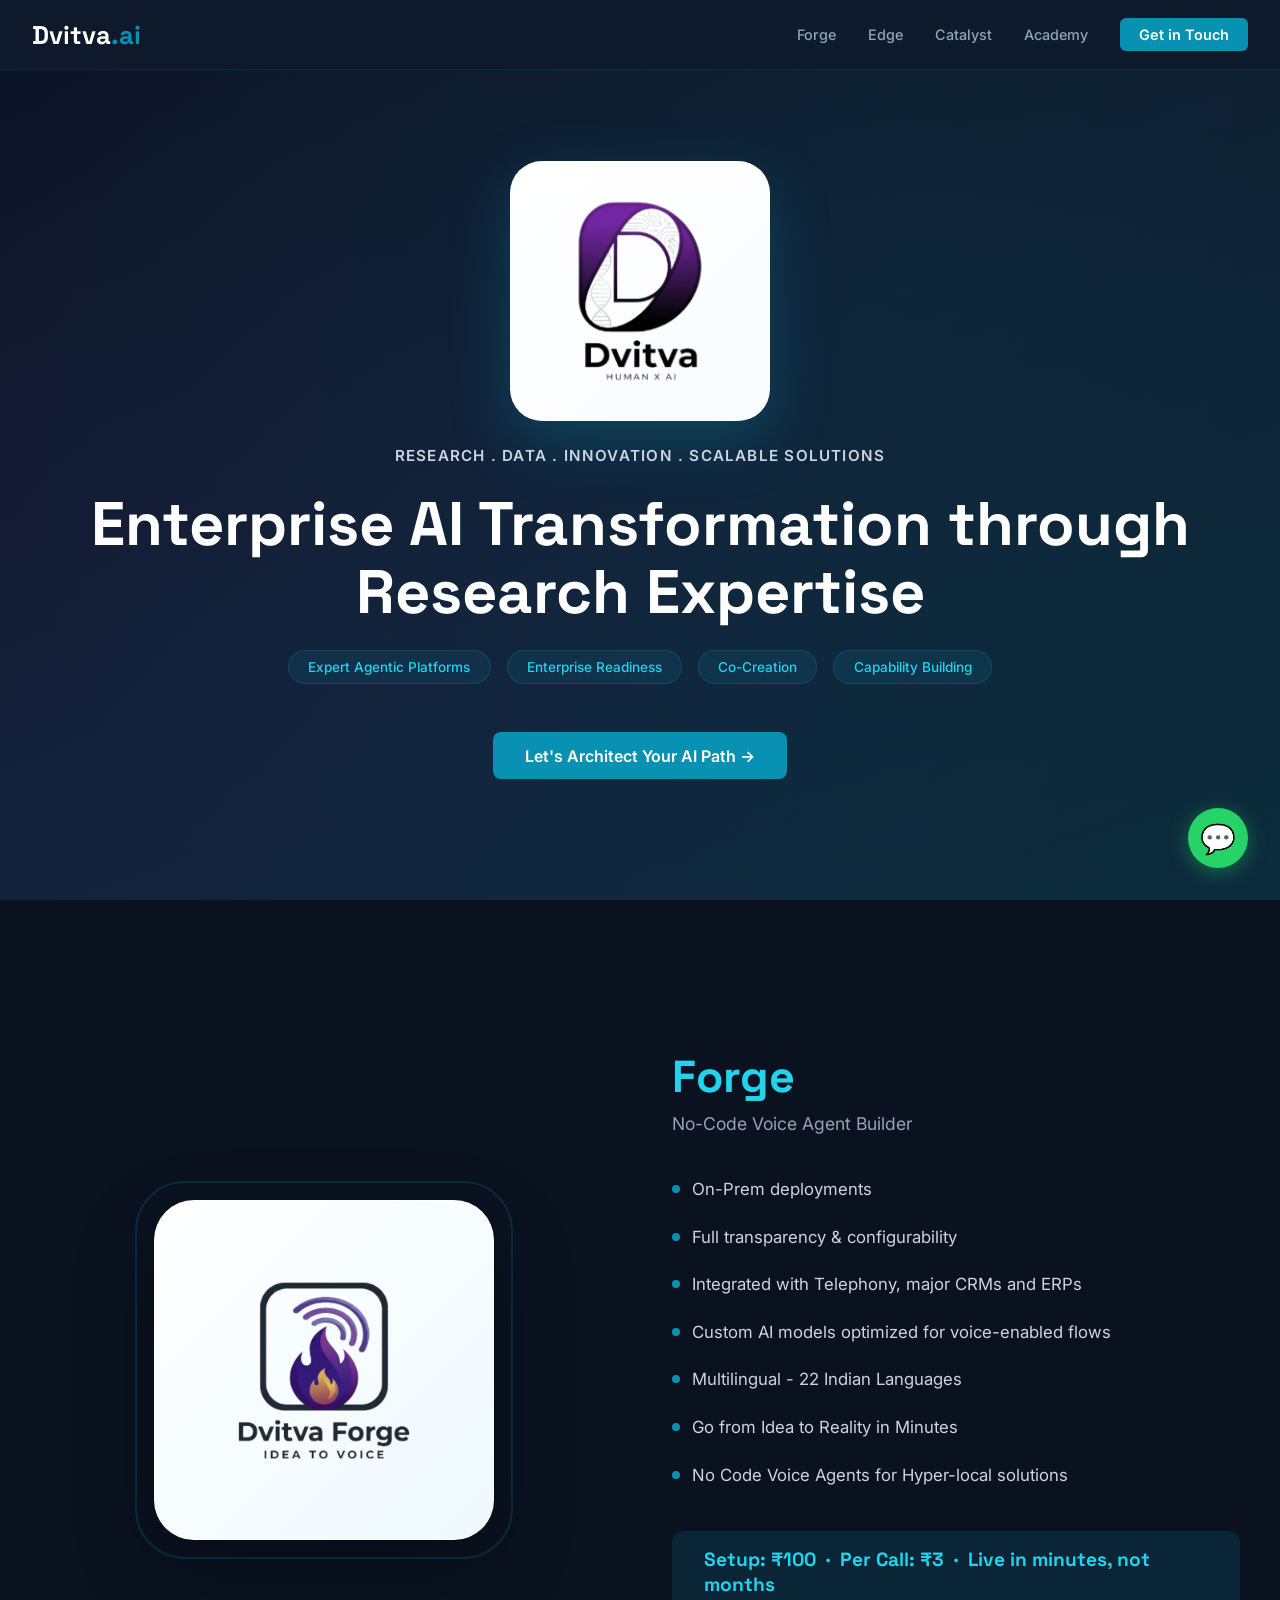
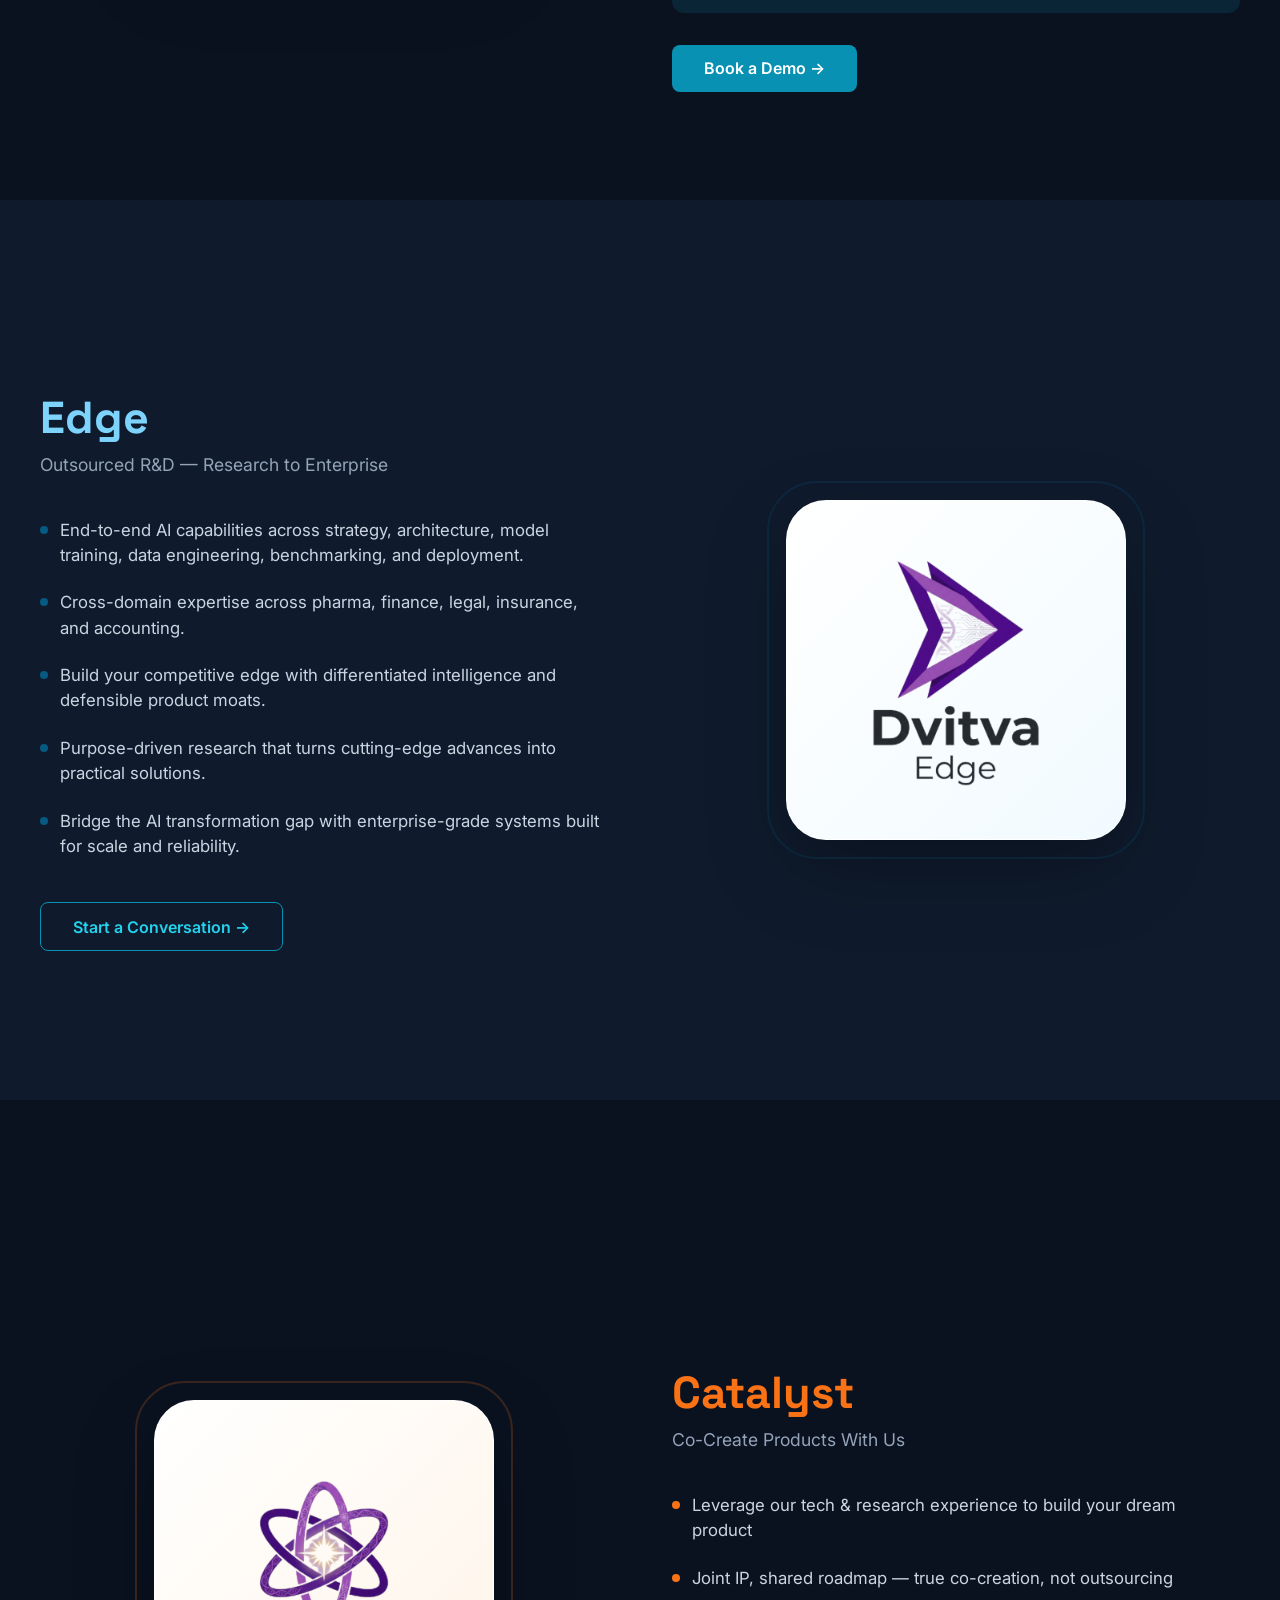
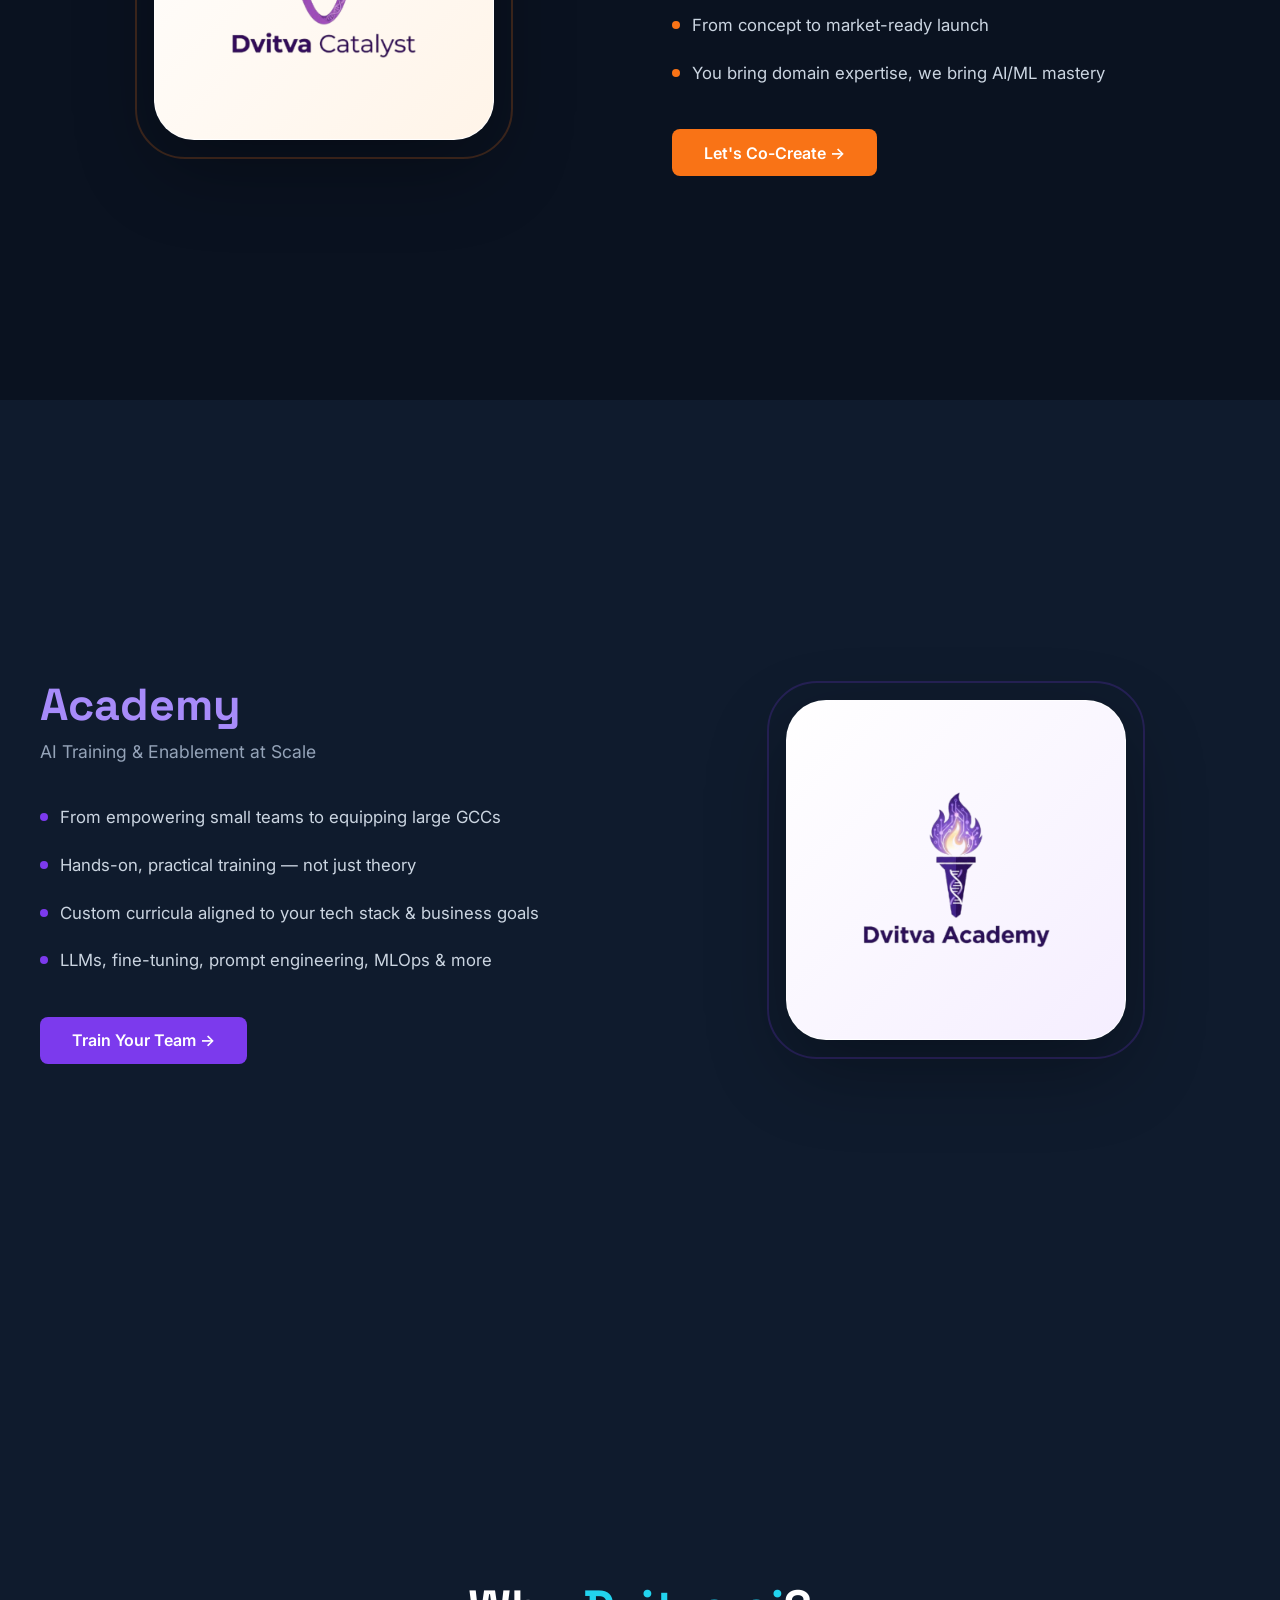
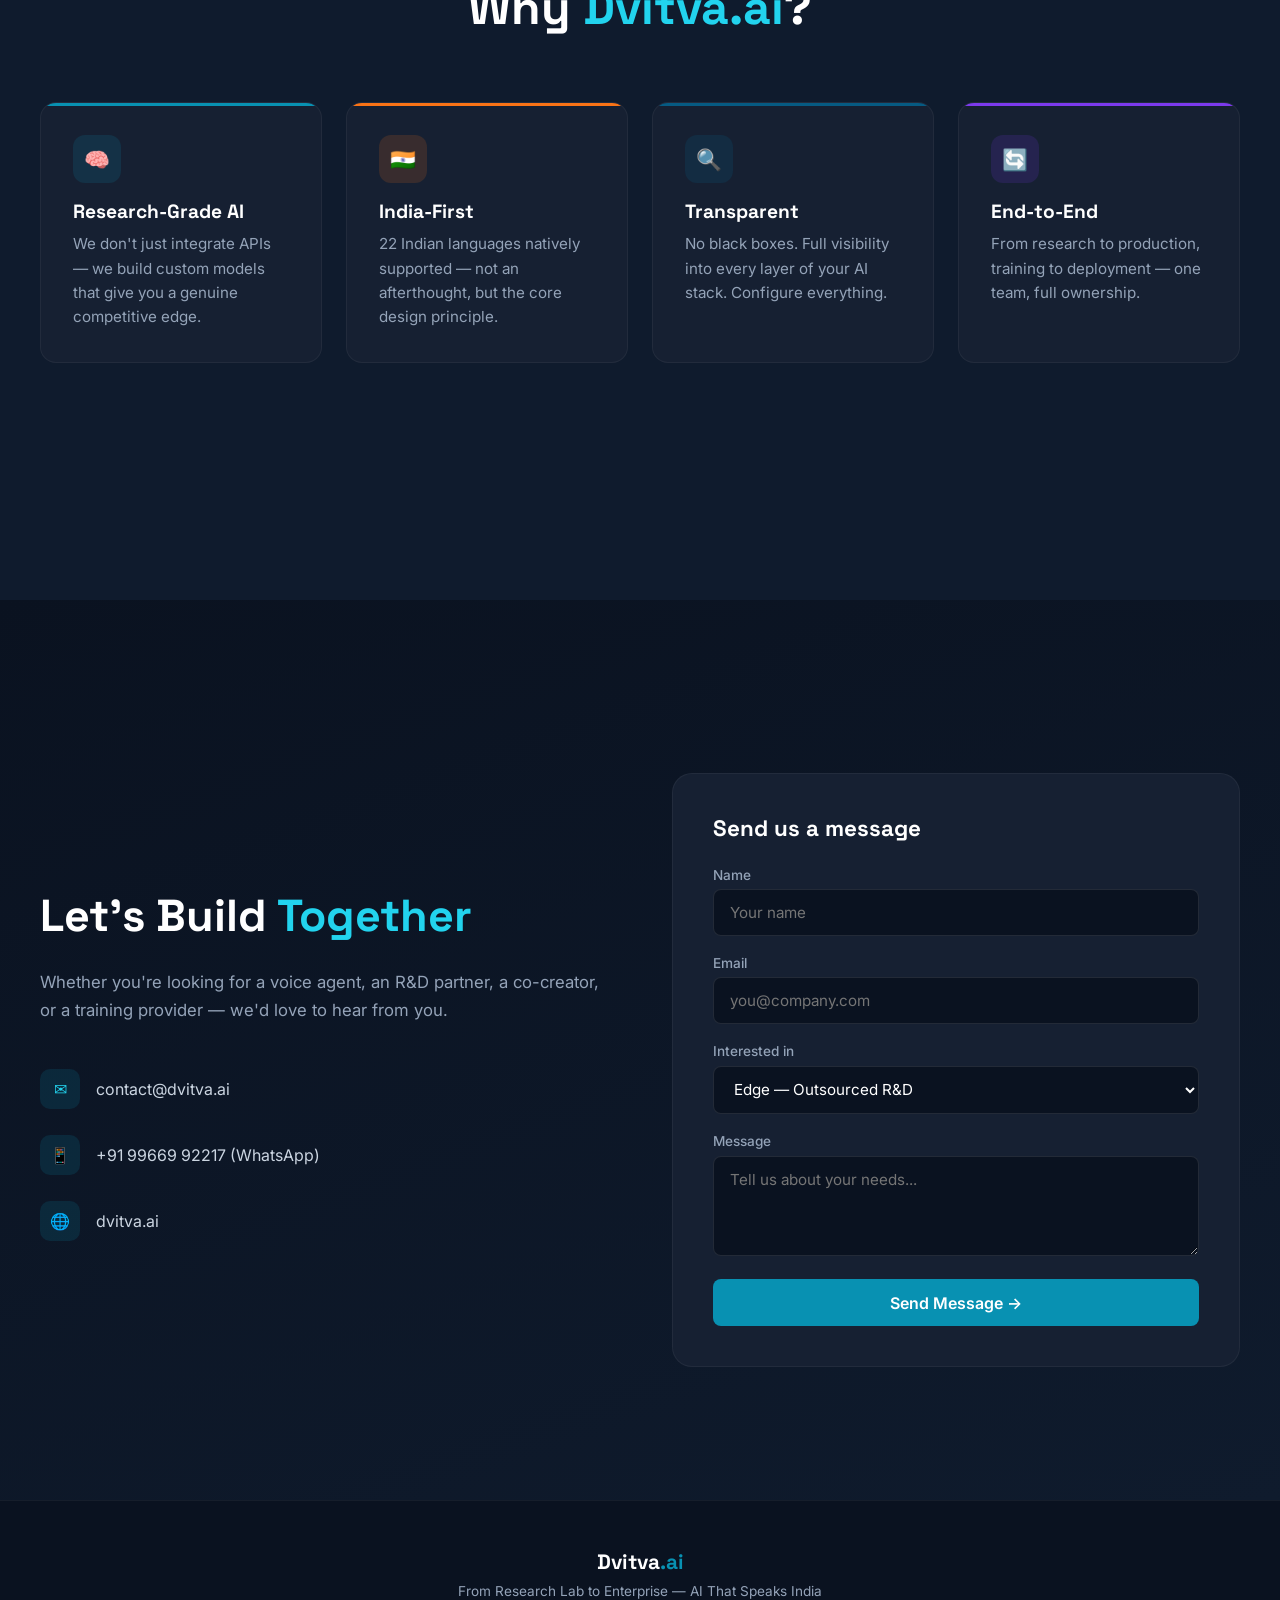
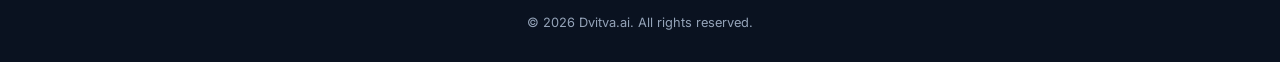
==== index.html @ a5910d51 "First" ====
<!DOCTYPE html>
<html lang="en">
<head>
<meta charset="UTF-8">
<meta name="viewport" content="width=device-width, initial-scale=1.0">
<title>Dvitva.ai — From Research Lab to Enterprise</title>
<link rel="preconnect" href="https://fonts.googleapis.com">
<link href="https://fonts.googleapis.com/css2?family=Inter:wght@300;400;500;600;700;800;900&family=Space+Grotesk:wght@400;500;600;700&display=swap" rel="stylesheet">
<style>
*, *::before, *::after { margin: 0; padding: 0; box-sizing: border-box; }

:root {
  --navy: #0F1B2D;
  --navy-light: #162032;
  --navy-dark: #0A1220;
  --teal: #0891B2;
  --teal-light: #22D3EE;
  --teal-dark: #065A82;
  --orange: #F97316;
  --purple: #7C3AED;
  --white: #FFFFFF;
  --off-white: #F0F9FF;
  --slate: #94A3B8;
  --charcoal: #1E293B;
  --light-text: #CBD5E1;
}

html { scroll-behavior: smooth; }

body {
  font-family: 'Inter', sans-serif;
  background: var(--navy-dark);
  color: var(--white);
  overflow-x: hidden;
}

/* ── NAV ── */
nav {
  position: fixed; top: 0; left: 0; right: 0; z-index: 1000;
  background: rgba(15, 27, 45, 0.9);
  backdrop-filter: blur(20px);
  border-bottom: 1px solid rgba(8, 145, 178, 0.15);
  padding: 0 2rem;
  height: 70px;
  display: flex; align-items: center; justify-content: space-between;
  transition: all 0.3s ease;
}
nav.scrolled { background: rgba(10, 18, 32, 0.98); }
.nav-brand {
  font-family: 'Space Grotesk', sans-serif;
  font-size: 1.6rem; font-weight: 700; color: var(--white);
  text-decoration: none;
}
.nav-brand span { color: var(--teal); }
.nav-links { display: flex; gap: 2rem; align-items: center; }
.nav-links a {
  color: var(--slate); text-decoration: none; font-size: 0.9rem;
  font-weight: 500; transition: color 0.3s;
}
.nav-links a:hover { color: var(--teal-light); }
.nav-cta {
  background: var(--teal) !important; color: var(--white) !important;
  padding: 0.5rem 1.2rem; border-radius: 6px;
  font-weight: 600 !important; transition: background 0.3s !important;
}
.nav-cta:hover { background: var(--teal-dark) !important; }

/* ── HAMBURGER ── */
.hamburger { display: none; cursor: pointer; flex-direction: column; gap: 5px; background: none; border: none; padding: 8px; }
.hamburger span { display: block; width: 24px; height: 2px; background: var(--white); transition: 0.3s; }

/* ── SECTIONS ── */
section {
  min-height: 100vh;
  padding: 120px 2rem 80px;
  display: flex; align-items: center; justify-content: center;
}
.container { max-width: 1200px; width: 100%; margin: 0 auto; }

/* ── HERO ── */
#hero {
  background: linear-gradient(160deg, var(--navy-dark) 0%, var(--navy) 40%, #0C2A3A 100%);
  position: relative; overflow: hidden; text-align: center;
}
#hero::before {
  content: ''; position: absolute; top: -50%; left: -50%;
  width: 200%; height: 200%;
  background: radial-gradient(circle at 60% 40%, rgba(8,145,178,0.08) 0%, transparent 50%),
              radial-gradient(circle at 30% 70%, rgba(124,58,237,0.05) 0%, transparent 50%);
  animation: drift 20s ease-in-out infinite;
}
@keyframes drift {
  0%, 100% { transform: translate(0, 0) rotate(0deg); }
  50% { transform: translate(2%, -2%) rotate(1deg); }
}
.hero-content { position: relative; z-index: 1; }
.hero-logo {
  width: 260px; height: 260px; margin: 0 auto 2rem;
  background: linear-gradient(135deg, #FFFFFF, #F8FCFF);
  border: 1px solid rgba(255,255,255,0.85);
  border-radius: 32px; display: flex; align-items: center; justify-content: center;
  font-family: 'Space Grotesk', sans-serif; font-size: 2.4rem; font-weight: 800;
  box-shadow: 0 20px 60px rgba(8,145,178,0.3);
}
.hero-logo img { width: 500px; height: 300px; object-fit: contain; }
.hero-logo-caption {
  margin: -0.4rem auto 1.6rem;
  font-size: 0.95rem;
  letter-spacing: 0.08em;
  text-transform: uppercase;
  color: var(--light-text);
  font-weight: 600;
}
h1 {
  font-family: 'Space Grotesk', sans-serif;
  font-size: clamp(2.4rem, 4.8vw, 4.2rem); font-weight: 800;
  line-height: 1.1; margin-bottom: 1.5rem;
}
h1 span { color: var(--teal-light); }
.hero-tagline {
  font-size: clamp(1.1rem, 2vw, 1.4rem);
  color: var(--slate); max-width: 700px; margin: 0 auto 3rem;
  line-height: 1.6;
}
.hero-badges {
  display: flex; gap: 1rem; justify-content: center; flex-wrap: wrap; margin-bottom: 3rem;
}
.badge {
  background: rgba(8,145,178,0.12); border: 1px solid rgba(8,145,178,0.25);
  padding: 0.5rem 1.2rem; border-radius: 100px;
  font-size: 0.85rem; color: var(--teal-light); font-weight: 500;
}
.hero-cta-group { display: flex; gap: 1rem; justify-content: center; flex-wrap: wrap; }

/* ── BUTTONS ── */
.btn {
  display: inline-flex; align-items: center; gap: 0.5rem;
  padding: 0.85rem 2rem; border-radius: 8px;
  font-size: 1rem; font-weight: 600; text-decoration: none;
  transition: all 0.3s; cursor: pointer; border: none;
  font-family: 'Inter', sans-serif;
}
.btn-primary { background: var(--teal); color: var(--white); }
.btn-primary:hover { background: var(--teal-dark); transform: translateY(-2px); box-shadow: 0 8px 30px rgba(8,145,178,0.3); }
.btn-outline { background: transparent; color: var(--teal-light); border: 1.5px solid var(--teal); }
.btn-outline:hover { background: rgba(8,145,178,0.1); }
.btn-orange { background: var(--orange); color: var(--white); }
.btn-orange:hover { background: #EA580C; transform: translateY(-2px); }
.btn-purple { background: var(--purple); color: var(--white); }
.btn-purple:hover { background: #6D28D9; transform: translateY(-2px); }

/* ── PRODUCT SECTIONS ── */
.product-section { position: relative; }
.product-section:nth-child(even) { background: var(--navy); }
.product-section:nth-child(odd) { background: var(--navy-dark); }

.product-grid {
  display: grid; grid-template-columns: 1fr 1fr;
  gap: 4rem; align-items: center;
}
.product-grid.reverse { direction: rtl; }
.product-grid.reverse > * { direction: ltr; }

.product-visual {
  position: relative; display: flex; align-items: center; justify-content: center;
}
.product-icon-wrapper {
  width: 340px; height: 340px; border-radius: 40px;
  display: flex; align-items: center; justify-content: center;
  position: relative;
  border: 1px solid rgba(255,255,255,0.85);
  box-shadow: 0 30px 80px rgba(0,0,0,0.3);
}
.product-icon-wrapper img {
  width: 250px; height: 250px; object-fit: contain;
}
.product-icon-wrapper .placeholder-icon {
  font-size: 5rem;
}
.glow-ring {
  position: absolute; inset: -20px; border-radius: 50px;
  border: 2px solid; opacity: 0.2; animation: pulse 3s ease-in-out infinite;
}
@keyframes pulse {
  0%, 100% { opacity: 0.2; transform: scale(1); }
  50% { opacity: 0.4; transform: scale(1.05); }
}

.product-content h2 {
  font-family: 'Space Grotesk', sans-serif;
  font-size: clamp(2rem, 3.5vw, 3rem); font-weight: 800;
  margin-bottom: 0.5rem;
}
.product-subtitle {
  font-size: 1.1rem; color: var(--slate); margin-bottom: 2rem; font-weight: 400;
}
.product-features { list-style: none; margin-bottom: 2rem; }
.product-features li {
  padding: 0.7rem 0; font-size: 1.05rem; color: var(--light-text);
  display: flex; align-items: flex-start; gap: 0.75rem; line-height: 1.5;
}
.feature-dot {
  width: 8px; height: 8px; border-radius: 50%; margin-top: 8px; flex-shrink: 0;
}
.pricing-badge {
  display: inline-flex; padding: 1rem 2rem; border-radius: 12px;
  font-size: 1.2rem; font-weight: 700; margin-bottom: 2rem;
  font-family: 'Space Grotesk', sans-serif;
}

/* ── WHY SECTION ── */
#why { background: var(--navy); }
.why-header { text-align: center; margin-bottom: 4rem; }
.why-header h2 {
  font-family: 'Space Grotesk', sans-serif;
  font-size: clamp(2rem, 4vw, 3rem); font-weight: 800;
}
.why-grid {
  display: grid; grid-template-columns: repeat(4, 1fr); gap: 1.5rem;
}
.why-card {
  background: var(--navy-light); border-radius: 16px;
  padding: 2rem; position: relative; overflow: hidden;
  border: 1px solid rgba(255,255,255,0.05);
  transition: transform 0.3s, border-color 0.3s;
}
.why-card:hover { transform: translateY(-4px); border-color: rgba(8,145,178,0.3); }
.why-card-accent {
  width: 100%; height: 3px; position: absolute; top: 0; left: 0;
}
.why-card h3 {
  font-family: 'Space Grotesk', sans-serif;
  font-size: 1.2rem; font-weight: 700; margin: 1rem 0 0.5rem;
}
.why-card p { color: var(--slate); font-size: 0.95rem; line-height: 1.6; }
.why-icon {
  width: 48px; height: 48px; border-radius: 12px;
  display: flex; align-items: center; justify-content: center;
  font-size: 1.3rem;
}

/* ── CONTACT SECTION ── */
#contact {
  background: linear-gradient(160deg, var(--navy-dark), var(--navy));
}
.contact-grid { display: grid; grid-template-columns: 1fr 1fr; gap: 4rem; align-items: center; }
.contact-info h2 {
  font-family: 'Space Grotesk', sans-serif;
  font-size: clamp(2rem, 3.5vw, 2.8rem); font-weight: 800; margin-bottom: 1.5rem;
}
.contact-info p { color: var(--slate); font-size: 1.05rem; line-height: 1.7; margin-bottom: 2rem; }
.contact-detail {
  display: flex; align-items: center; gap: 1rem;
  padding: 0.8rem 0; color: var(--light-text); font-size: 1rem;
}
.contact-detail-icon {
  width: 40px; height: 40px; border-radius: 10px; background: rgba(8,145,178,0.15);
  display: flex; align-items: center; justify-content: center; color: var(--teal-light); flex-shrink: 0;
}

.contact-form {
  background: var(--navy-light); border-radius: 20px;
  padding: 2.5rem; border: 1px solid rgba(255,255,255,0.05);
}
.contact-form h3 {
  font-family: 'Space Grotesk', sans-serif;
  font-size: 1.4rem; font-weight: 700; margin-bottom: 1.5rem;
}
.form-group { margin-bottom: 1.2rem; }
.form-group label {
  display: block; font-size: 0.85rem; font-weight: 500;
  color: var(--slate); margin-bottom: 0.4rem;
}
.form-group input, .form-group textarea, .form-group select {
  width: 100%; padding: 0.8rem 1rem; border-radius: 8px;
  background: var(--navy-dark); border: 1px solid rgba(255,255,255,0.1);
  color: var(--white); font-family: 'Inter', sans-serif; font-size: 0.95rem;
  transition: border-color 0.3s;
}
.form-group input:focus, .form-group textarea:focus, .form-group select:focus {
  outline: none; border-color: var(--teal);
}
.form-group textarea { min-height: 100px; resize: vertical; }
.form-group select option { background: var(--navy-dark); }

/* ── WHATSAPP FAB ── */
.whatsapp-fab {
  position: fixed; bottom: 2rem; right: 2rem; z-index: 999;
  width: 60px; height: 60px; border-radius: 50%;
  background: #25D366; color: white; border: none;
  display: flex; align-items: center; justify-content: center;
  font-size: 1.8rem; cursor: pointer;
  box-shadow: 0 4px 20px rgba(37,211,102,0.4);
  transition: transform 0.3s, box-shadow 0.3s;
  text-decoration: none;
}
.whatsapp-fab:hover { transform: scale(1.1); box-shadow: 0 6px 30px rgba(37,211,102,0.5); }

/* ── FOOTER ── */
footer {
  background: var(--navy-dark); padding: 3rem 2rem 2rem;
  border-top: 1px solid rgba(255,255,255,0.05); text-align: center;
}
.footer-brand {
  font-family: 'Space Grotesk', sans-serif;
  font-size: 1.3rem; font-weight: 700; margin-bottom: 0.5rem;
}
.footer-brand span { color: var(--teal); }
footer p { color: var(--slate); font-size: 0.85rem; }

/* ── SCROLL ANIMATIONS ── */
.fade-up {
  opacity: 0; transform: translateY(40px);
  transition: opacity 0.8s ease, transform 0.8s ease;
}
.fade-up.visible { opacity: 1; transform: translateY(0); }

/* ── RESPONSIVE ── */
@media (max-width: 1024px) {
  .product-grid { grid-template-columns: 1fr; gap: 2rem; text-align: center; }
  .product-grid.reverse { direction: ltr; }
  .product-features li { justify-content: center; }
  .why-grid { grid-template-columns: repeat(2, 1fr); }
  .contact-grid { grid-template-columns: 1fr; }
}
@media (max-width: 768px) {
  nav { padding: 0 1rem; }
  .nav-links { display: none; }
  .nav-links.open {
    display: flex; flex-direction: column;
    position: absolute; top: 70px; left: 0; right: 0;
    background: rgba(10,18,32,0.98); padding: 2rem;
    border-bottom: 1px solid rgba(8,145,178,0.15);
  }
  .hamburger { display: flex; }
  section { padding: 100px 1.2rem 60px; }
  .why-grid { grid-template-columns: 1fr; }
  .hero-logo { width: 180px; height: 180px; border-radius: 24px; }
  .hero-logo img { width: 500px; height: 300px; }
  .hero-logo-caption { font-size: 0.8rem; letter-spacing: 0.06em; }
  .product-icon-wrapper { width: 220px; height: 220px; border-radius: 28px; }
  .product-icon-wrapper img { width: 165px; height: 165px; }
}
</style>
</head>
<body>

<!-- ═══ NAV ═══ -->
<nav id="navbar">
  <a href="#hero" class="nav-brand">Dvitva<span>.ai</span></a>
  <div class="nav-links" id="navLinks">
    <a href="#forge">Forge</a>
    <a href="#edge">Edge</a>
    <a href="#catalyst">Catalyst</a>
    <a href="#academy">Academy</a>
    <a href="#contact" class="nav-cta">Get in Touch</a>
  </div>
  <button class="hamburger" id="hamburger" aria-label="Toggle menu" aria-expanded="false" onclick="const n=document.getElementById('navLinks');n.classList.toggle('open');this.setAttribute('aria-expanded',n.classList.contains('open'));">
    <span></span><span></span><span></span>
  </button>
</nav>

<!-- ═══ HERO ═══ -->
<section id="hero">
  <div class="hero-content container fade-up">
    <div class="hero-logo">
      <!-- Replace src with your actual Dvitva logo -->
      <img src="logos/dvitva-logo.png" alt="Dvitva.ai" onerror="this.style.display='none';">
    </div>
    <p class="hero-logo-caption">Research . Data . Innovation . Scalable Solutions</p>
    <h1>Enterprise AI Transformation through Research Expertise</h1>
    <div class="hero-badges">
      <span class="badge">Expert Agentic Platforms</span>
      <span class="badge">Enterprise Readiness</span>
      <span class="badge">Co-Creation</span>
      <span class="badge">Capability Building</span>
    </div>
    <div class="hero-cta-group">
      <a href="#contact" class="btn btn-primary" onclick="document.getElementById('interest').value='edge';">Let's Architect Your AI Path →</a>
    </div>
  </div>
</section>

<!-- ═══ FORGE ═══ -->
<section id="forge" class="product-section">
  <div class="container">
    <div class="product-grid fade-up">
      <div class="product-visual">
        <div class="product-icon-wrapper" style="background: linear-gradient(135deg, #FFFFFF, #EEF9FF);">
          <div class="glow-ring" style="border-color: var(--teal);"></div>
          <img src="logos/forge-logo.png" alt="Forge" onerror="this.style.display='none';">
        </div>
      </div>
      <div class="product-content">
        <h2 style="color: var(--teal-light);">Forge</h2>
        <p class="product-subtitle">No-Code Voice Agent Builder</p>
        <ul class="product-features">
          <li><span class="feature-dot" style="background: var(--teal);"></span>On-Prem deployments</li>
          <li><span class="feature-dot" style="background: var(--teal);"></span>Full transparency &amp; configurability</li>
          <li><span class="feature-dot" style="background: var(--teal);"></span>Integrated with Telephony, major CRMs and ERPs</li>
          <li><span class="feature-dot" style="background: var(--teal);"></span>Custom AI models optimized for voice-enabled flows</li>
          <li><span class="feature-dot" style="background: var(--teal);"></span>Multilingual - 22 Indian Languages</li>
          <li><span class="feature-dot" style="background: var(--teal);"></span>Go from Idea to Reality in Minutes</li>
          <li><span class="feature-dot" style="background: var(--teal);"></span>No Code Voice Agents for Hyper-local solutions</li>
        </ul>
        <div class="pricing-badge" style="background: rgba(8,145,178,0.15); color: var(--teal-light);">
          Setup: ₹100 &nbsp;·&nbsp; Per Call: ₹3 &nbsp;·&nbsp; Live in minutes, not months
        </div>
        <br>
        <a href="mailto:contact@dvitva.ai?subject=Forge%20Demo%20Request&body=Hi%2C%20I'd%20like%20to%20book%20a%20demo%20of%20Forge." class="btn btn-primary">Book a Demo →</a>
      </div>
    </div>
  </div>
</section>

<!-- ═══ EDGE ═══ -->
<section id="edge" class="product-section">
  <div class="container">
    <div class="product-grid reverse fade-up">
      <div class="product-visual">
        <div class="product-icon-wrapper" style="background: linear-gradient(135deg, #FFFFFF, #F1FAFF);">
          <div class="glow-ring" style="border-color: var(--teal-dark);"></div>
          <img src="logos/edge-logo.png" alt="Edge" onerror="this.style.display='none';">
        </div>
      </div>
      <div class="product-content">
        <h2 style="color: #7DD3FC;">Edge</h2>
        <p class="product-subtitle">Outsourced R&D — Research to Enterprise</p>
        <ul class="product-features">
          <li><span class="feature-dot" style="background: var(--teal-dark);"></span>End-to-end AI capabilities across strategy, architecture, model training, data engineering, benchmarking, and deployment.</li>
          <li><span class="feature-dot" style="background: var(--teal-dark);"></span>Cross-domain expertise across pharma, finance, legal, insurance, and accounting.</li>
          <li><span class="feature-dot" style="background: var(--teal-dark);"></span>Build your competitive edge with differentiated intelligence and defensible product moats.</li>
          <li><span class="feature-dot" style="background: var(--teal-dark);"></span>Purpose-driven research that turns cutting-edge advances into practical solutions.</li>
          <li><span class="feature-dot" style="background: var(--teal-dark);"></span>Bridge the AI transformation gap with enterprise-grade systems built for scale and reliability.</li>
        </ul>
        <a href="#contact" class="btn btn-outline">Start a Conversation →</a>
      </div>
    </div>
  </div>
</section>

<!-- ═══ CATALYST ═══ -->
<section id="catalyst" class="product-section">
  <div class="container">
    <div class="product-grid fade-up">
      <div class="product-visual">
        <div class="product-icon-wrapper" style="background: linear-gradient(135deg, #FFFFFF, #FFF4E8);">
          <div class="glow-ring" style="border-color: var(--orange);"></div>
          <img src="logos/catalyst-logo.png" alt="Catalyst" onerror="this.style.display='none';">
        </div>
      </div>
      <div class="product-content">
        <h2 style="color: var(--orange);">Catalyst</h2>
        <p class="product-subtitle">Co-Create Products With Us</p>
        <ul class="product-features">
          <li><span class="feature-dot" style="background: var(--orange);"></span>Leverage our tech & research experience to build your dream product</li>
          <li><span class="feature-dot" style="background: var(--orange);"></span>Joint IP, shared roadmap — true co-creation, not outsourcing</li>
          <li><span class="feature-dot" style="background: var(--orange);"></span>From concept to market-ready launch</li>
          <li><span class="feature-dot" style="background: var(--orange);"></span>You bring domain expertise, we bring AI/ML mastery</li>
        </ul>
        <a href="#contact" class="btn btn-orange">Let's Co-Create →</a>
      </div>
    </div>
  </div>
</section>

<!-- ═══ ACADEMY ═══ -->
<section id="academy" class="product-section">
  <div class="container">
    <div class="product-grid reverse fade-up">
      <div class="product-visual">
        <div class="product-icon-wrapper" style="background: linear-gradient(135deg, #FFFFFF, #F5EEFF);">
          <div class="glow-ring" style="border-color: var(--purple);"></div>
          <img src="logos/academy-logo.png" alt="Academy" onerror="this.style.display='none';">
        </div>
      </div>
      <div class="product-content">
        <h2 style="color: #A78BFA;">Academy</h2>
        <p class="product-subtitle">AI Training & Enablement at Scale</p>
        <ul class="product-features">
          <li><span class="feature-dot" style="background: var(--purple);"></span>From empowering small teams to equipping large GCCs</li>
          <li><span class="feature-dot" style="background: var(--purple);"></span>Hands-on, practical training — not just theory</li>
          <li><span class="feature-dot" style="background: var(--purple);"></span>Custom curricula aligned to your tech stack & business goals</li>
          <li><span class="feature-dot" style="background: var(--purple);"></span>LLMs, fine-tuning, prompt engineering, MLOps & more</li>
        </ul>
        <a href="#contact" class="btn btn-purple">Train Your Team →</a>
      </div>
    </div>
  </div>
</section>

<!-- ═══ WHY DVITVA ═══ -->
<section id="why">
  <div class="container">
    <div class="why-header fade-up">
      <h2>Why <span style="color: var(--teal-light);">Dvitva.ai</span>?</h2>
    </div>
    <div class="why-grid fade-up">
      <div class="why-card">
        <div class="why-card-accent" style="background: var(--teal);"></div>
        <div class="why-icon" style="background: rgba(8,145,178,0.15); color: var(--teal-light);">🧠</div>
        <h3>Research-Grade AI</h3>
        <p>We don't just integrate APIs — we build custom models that give you a genuine competitive edge.</p>
      </div>
      <div class="why-card">
        <div class="why-card-accent" style="background: var(--orange);"></div>
        <div class="why-icon" style="background: rgba(249,115,22,0.15); color: var(--orange);">🇮🇳</div>
        <h3>India-First</h3>
        <p>22 Indian languages natively supported — not an afterthought, but the core design principle.</p>
      </div>
      <div class="why-card">
        <div class="why-card-accent" style="background: var(--teal-dark);"></div>
        <div class="why-icon" style="background: rgba(6,90,130,0.2); color: #7DD3FC;">🔍</div>
        <h3>Transparent</h3>
        <p>No black boxes. Full visibility into every layer of your AI stack. Configure everything.</p>
      </div>
      <div class="why-card">
        <div class="why-card-accent" style="background: var(--purple);"></div>
        <div class="why-icon" style="background: rgba(124,58,237,0.15); color: #A78BFA;">🔄</div>
        <h3>End-to-End</h3>
        <p>From research to production, training to deployment — one team, full ownership.</p>
      </div>
    </div>
  </div>
</section>

<!-- ═══ CONTACT ═══ -->
<section id="contact">
  <div class="container">
    <div class="contact-grid fade-up">
      <div class="contact-info">
        <h2>Let's Build <span style="color: var(--teal-light);">Together</span></h2>
        <p>Whether you're looking for a voice agent, an R&D partner, a co-creator, or a training provider — we'd love to hear from you.</p>
        <div class="contact-detail">
          <div class="contact-detail-icon" aria-hidden="true">✉</div>
          <a href="mailto:contact@dvitva.ai" style="color: var(--light-text); text-decoration: none;">contact@dvitva.ai</a>
        </div>
        <div class="contact-detail">
          <div class="contact-detail-icon" aria-hidden="true">📱</div>
          <a href="https://wa.me/919966992217" style="color: var(--light-text); text-decoration: none;">+91 99669 92217 (WhatsApp)</a>
        </div>
        <div class="contact-detail">
          <div class="contact-detail-icon" aria-hidden="true">🌐</div>
          <span>dvitva.ai</span>
        </div>
      </div>
      <div class="contact-form">
        <h3>Send us a message</h3>
        <form id="contactForm" action="mailto:contact@dvitva.ai" method="post" enctype="text/plain" onsubmit="return handleSubmit(event)">
          <div class="form-group">
            <label for="name">Name</label>
            <input type="text" id="name" name="name" placeholder="Your name" required>
          </div>
          <div class="form-group">
            <label for="email">Email</label>
            <input type="email" id="email" name="email" placeholder="you@company.com" required>
          </div>
          <div class="form-group">
            <label for="interest">Interested in</label>
            <select id="interest" name="interest">
              <option value="forge">Forge — Voice Agent Builder</option>
              <option value="edge" selected>Edge — Outsourced R&D</option>
              <option value="catalyst">Catalyst — Co-Create Products</option>
              <option value="academy">Academy — AI Training</option>
              <option value="general">General Inquiry</option>
            </select>
          </div>
          <div class="form-group">
            <label for="message">Message</label>
            <textarea id="message" name="message" placeholder="Tell us about your needs..."></textarea>
          </div>
          <button type="submit" class="btn btn-primary" style="width: 100%; justify-content: center;">Send Message →</button>
        </form>
      </div>
    </div>
  </div>
</section>

<!-- ═══ FOOTER ═══ -->
<footer>
  <div class="footer-brand">Dvitva<span>.ai</span></div>
  <p>From Research Lab to Enterprise — AI That Speaks India</p>
  <p style="margin-top: 1rem; font-size: 0.8rem;">© 2026 Dvitva.ai. All rights reserved.</p>
</footer>

<!-- ═══ WHATSAPP FAB ═══ -->
<a href="https://wa.me/919966992217?text=Hi%2C%20I%27d%20like%20to%20know%20more%20about%20Dvitva.ai"
   class="whatsapp-fab" target="_blank" title="Chat on WhatsApp">
  💬
</a>

<script>
// Nav scroll effect
const navbar = document.getElementById('navbar');
window.addEventListener('scroll', () => {
  navbar.classList.toggle('scrolled', window.scrollY > 50);
});

// Scroll animations
const observer = new IntersectionObserver((entries) => {
  entries.forEach(entry => {
    if (entry.isIntersecting) {
      entry.target.classList.add('visible');
    }
  });
}, { threshold: 0.1, rootMargin: '0px 0px -50px 0px' });

document.querySelectorAll('.fade-up').forEach(el => observer.observe(el));

// Form handling
function handleSubmit(e) {
  e.preventDefault();
  const form = e.target;
  const data = new FormData(form);
  const name = String(data.get('name') || '').trim();
  const email = String(data.get('email') || '').trim();
  const interestSelect = form.querySelector('#interest');
  const interest = interestSelect && interestSelect.selectedOptions.length
    ? interestSelect.selectedOptions[0].text
    : String(data.get('interest') || 'General Inquiry');
  const message = String(data.get('message') || '').trim();

  // Construct mailto link
  const subject = encodeURIComponent(`Dvitva.ai Inquiry: ${interest}`);
  const body = encodeURIComponent(`Name: ${name}\nEmail: ${email}\nInterested in: ${interest}\n\nMessage:\n${message}`);
  const mailtoLink = `mailto:contact@dvitva.ai?subject=${subject}&body=${body}`;
  window.location.href = mailtoLink;

  // Show confirmation
  form.innerHTML = '<div style="text-align:center; padding: 2rem;"><p style="font-size:1.3rem; font-weight:700; margin-bottom:0.5rem;">Thank you! 🙏</p><p style="color: var(--slate);">We\'ll get back to you soon.</p></div>';
  return false;
}

// Smooth scroll for nav links
document.querySelectorAll('a[href^="#"]').forEach(anchor => {
  anchor.addEventListener('click', function(e) {
    e.preventDefault();
    const target = document.querySelector(this.getAttribute('href'));
    if (target) {
      target.scrollIntoView({ behavior: 'smooth', block: 'start' });
      document.getElementById('navLinks').classList.remove('open');
    }
  });
});
</script>

</body>
</html>
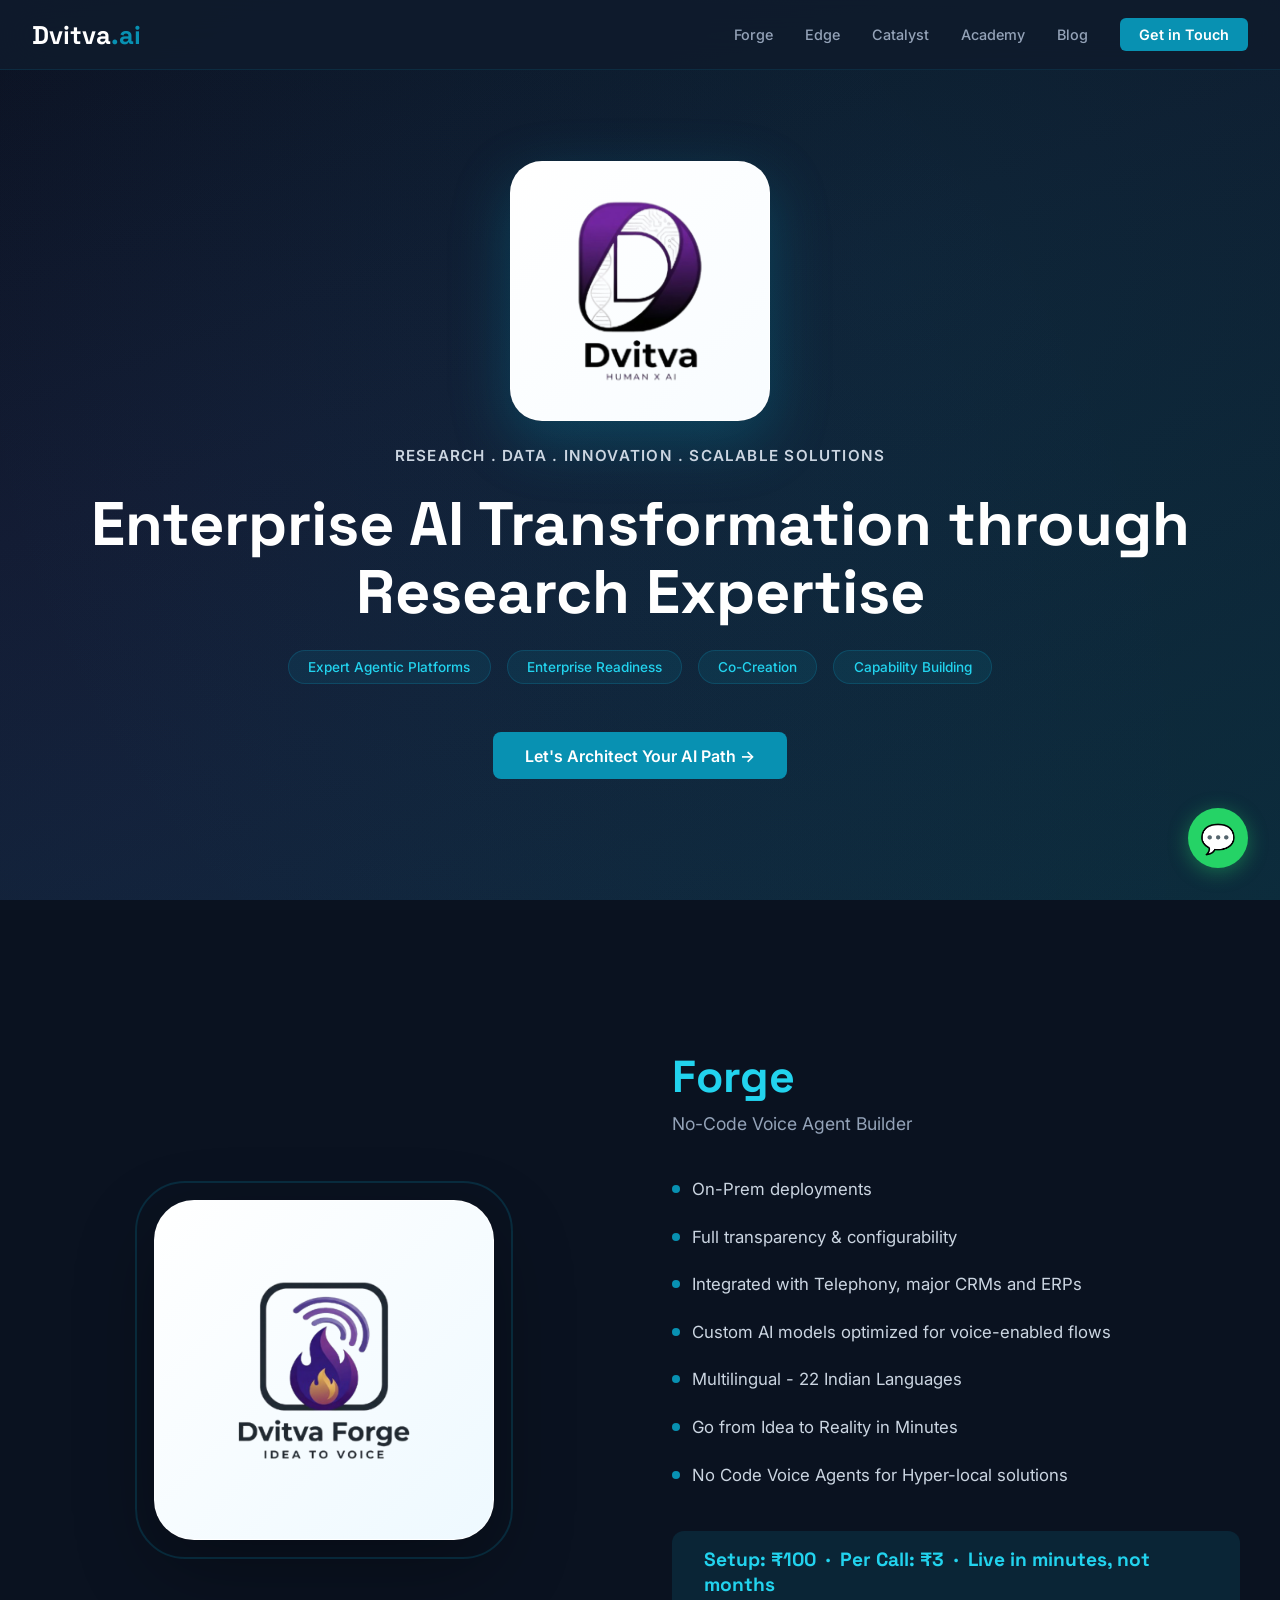
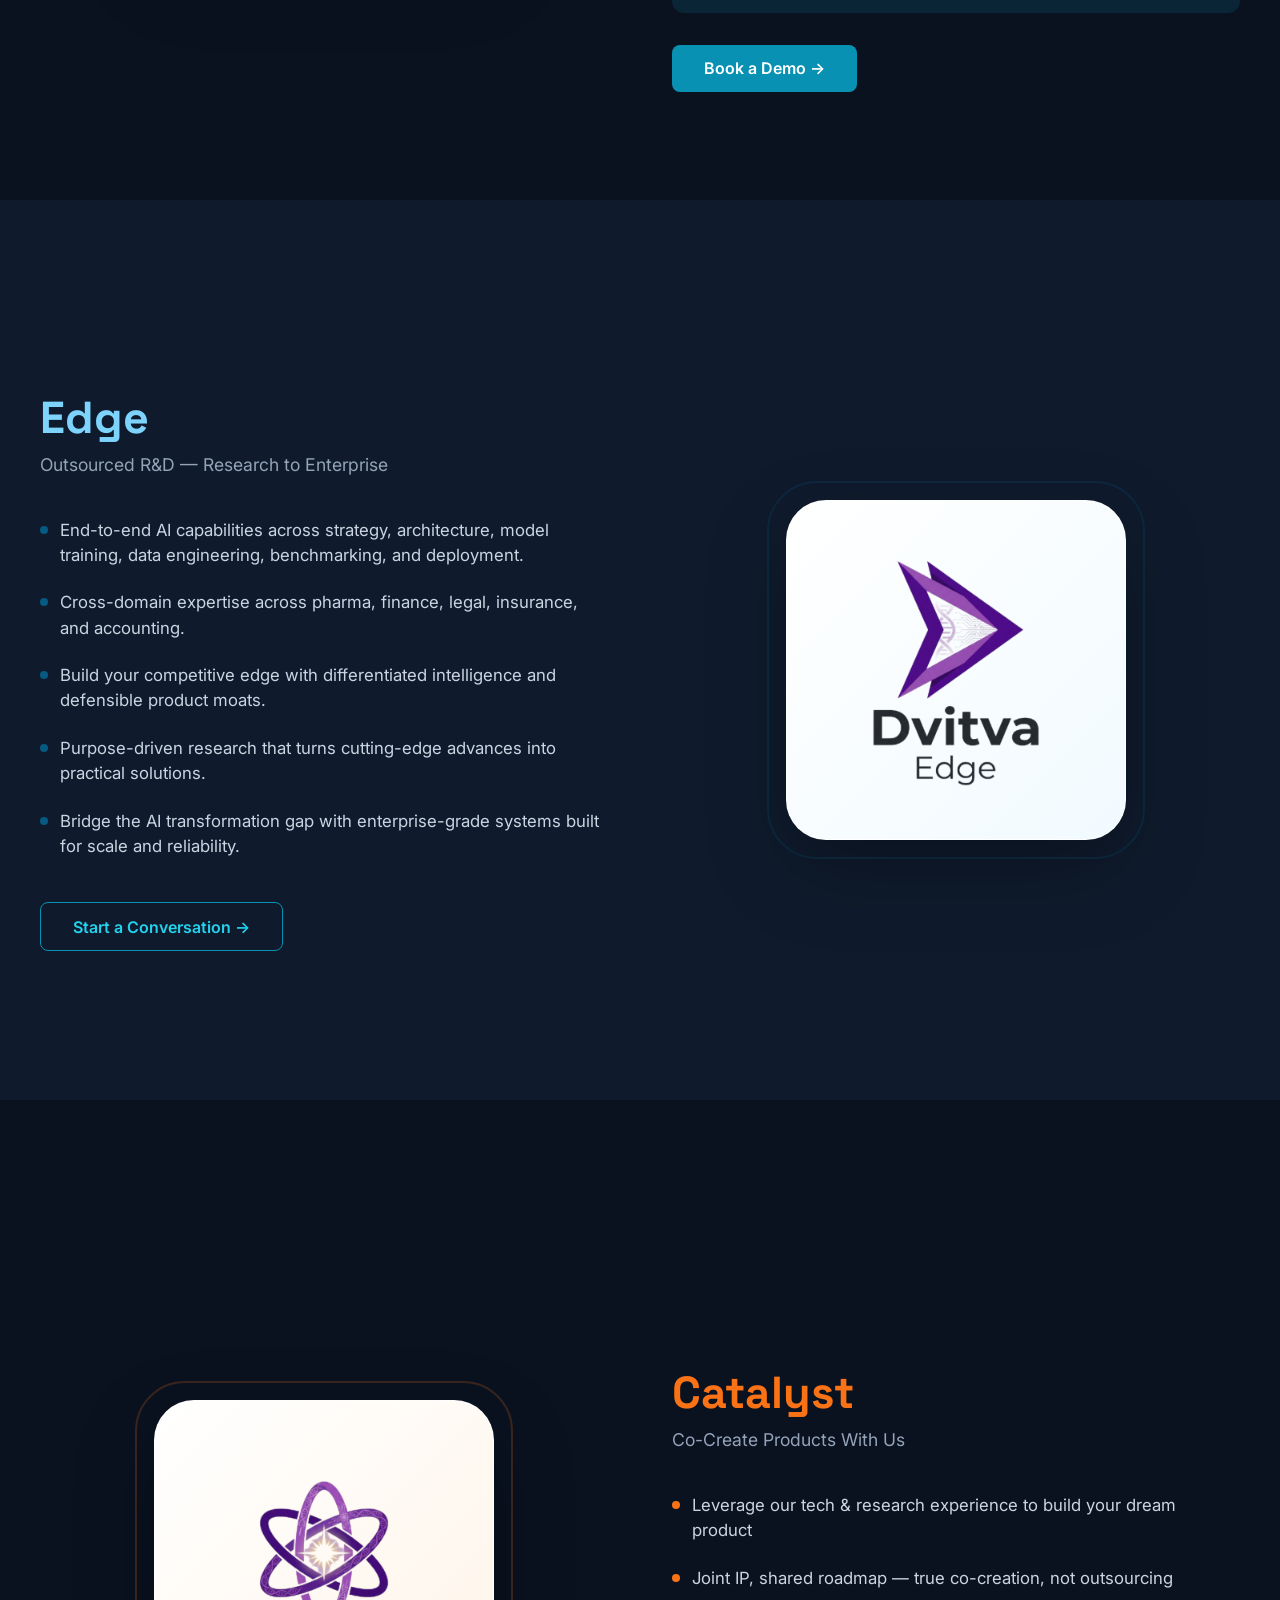
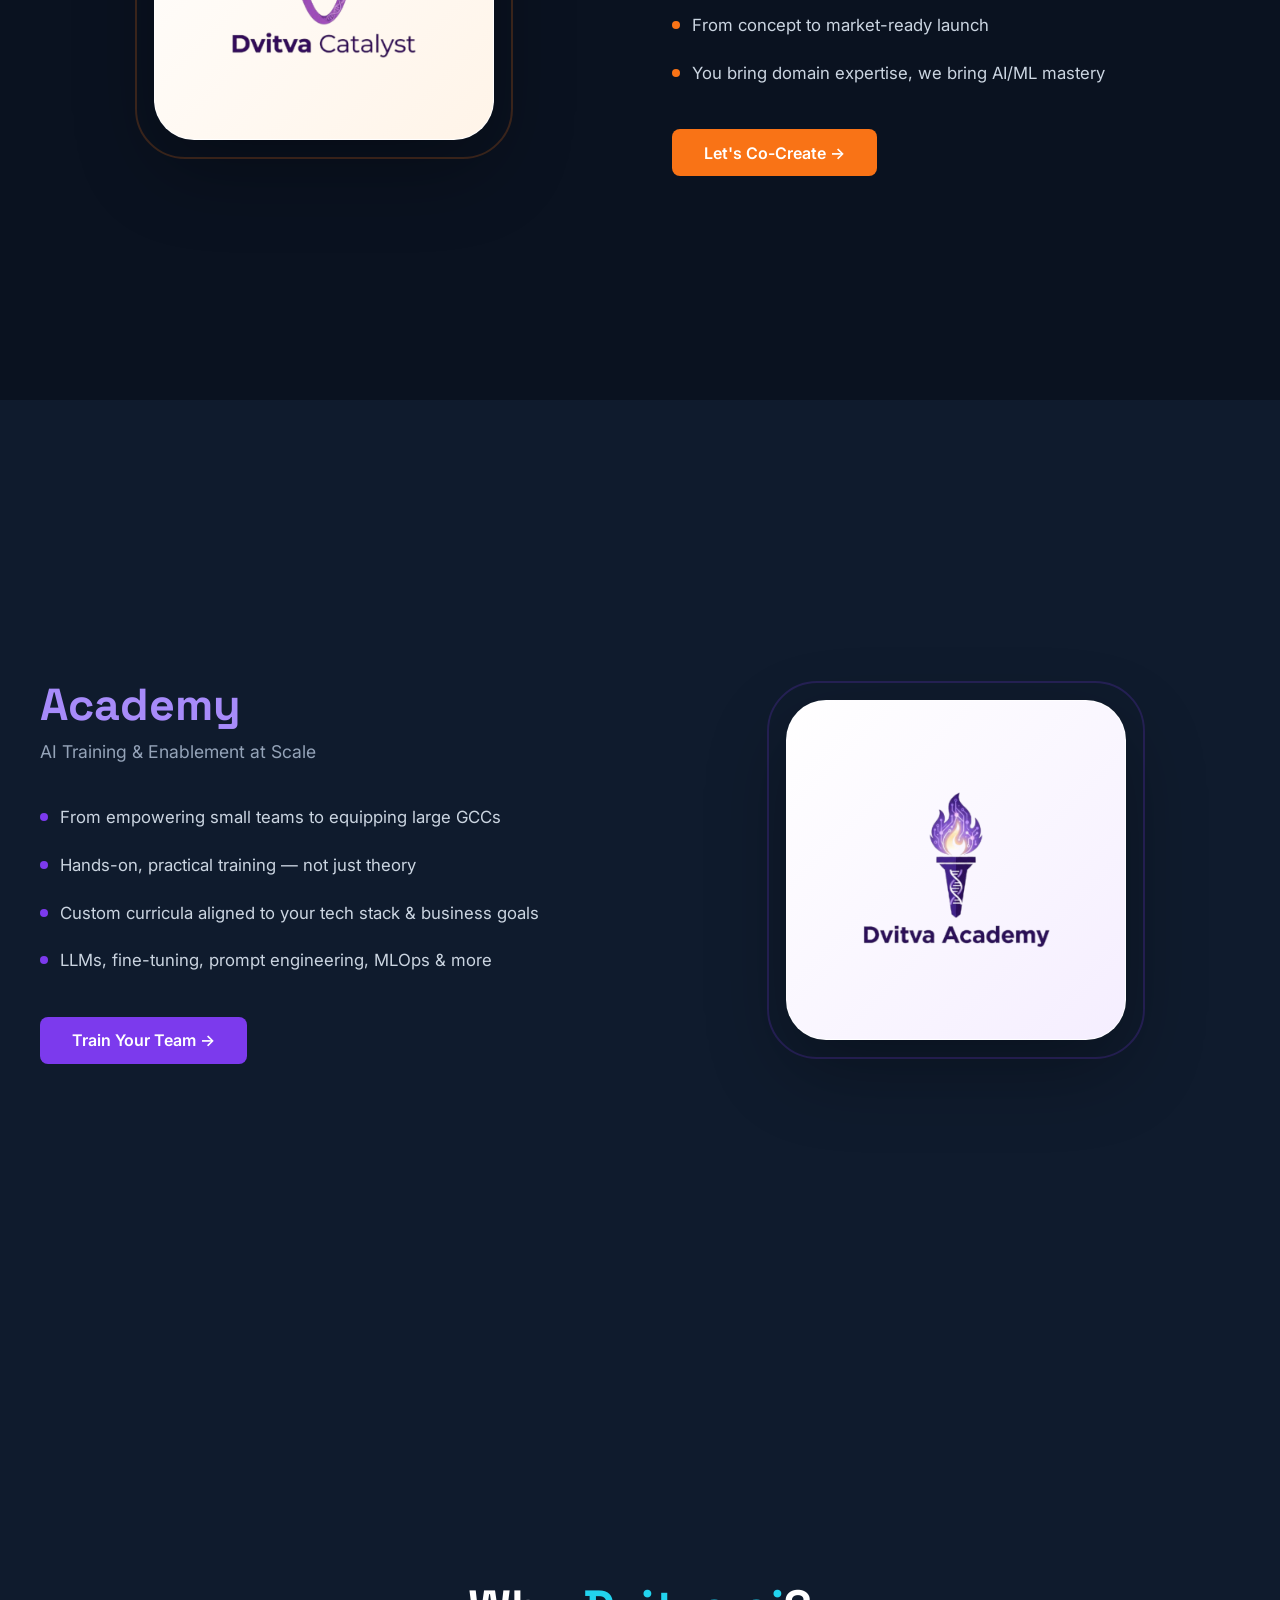
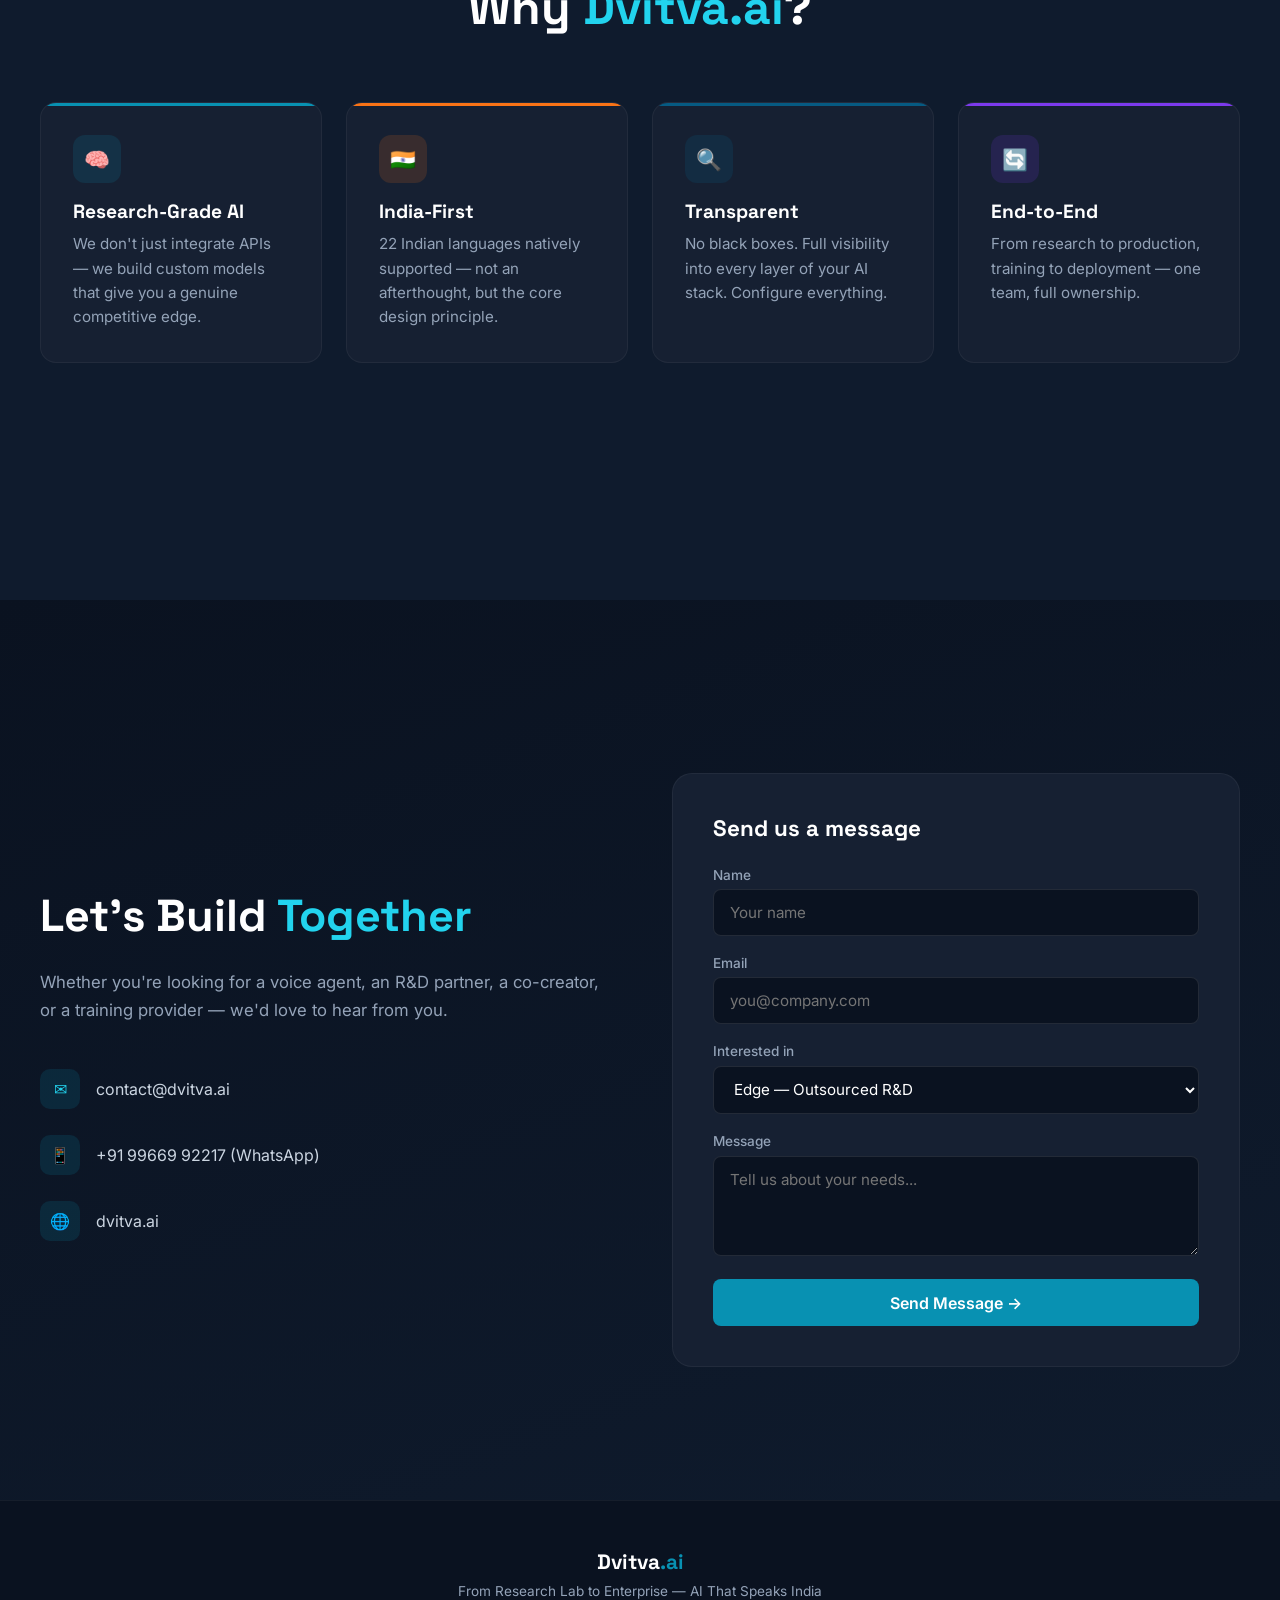
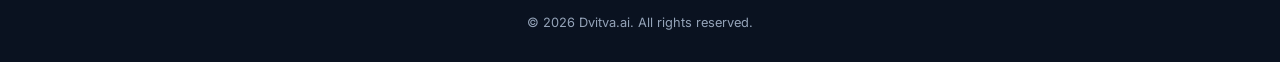
==== commit 95b94b42: "Add lightweight markdown blog with image layout support" ====
--- a/index.html
+++ b/index.html
@@ -353,6 +353,7 @@
     <a href="#edge">Edge</a>
     <a href="#catalyst">Catalyst</a>
     <a href="#academy">Academy</a>
+    <a href="blog/index.html">Blog</a>
     <a href="#contact" class="nav-cta">Get in Touch</a>
   </div>
   <button class="hamburger" id="hamburger" aria-label="Toggle menu" aria-expanded="false" onclick="const n=document.getElementById('navLinks');n.classList.toggle('open');this.setAttribute('aria-expanded',n.classList.contains('open'));">
